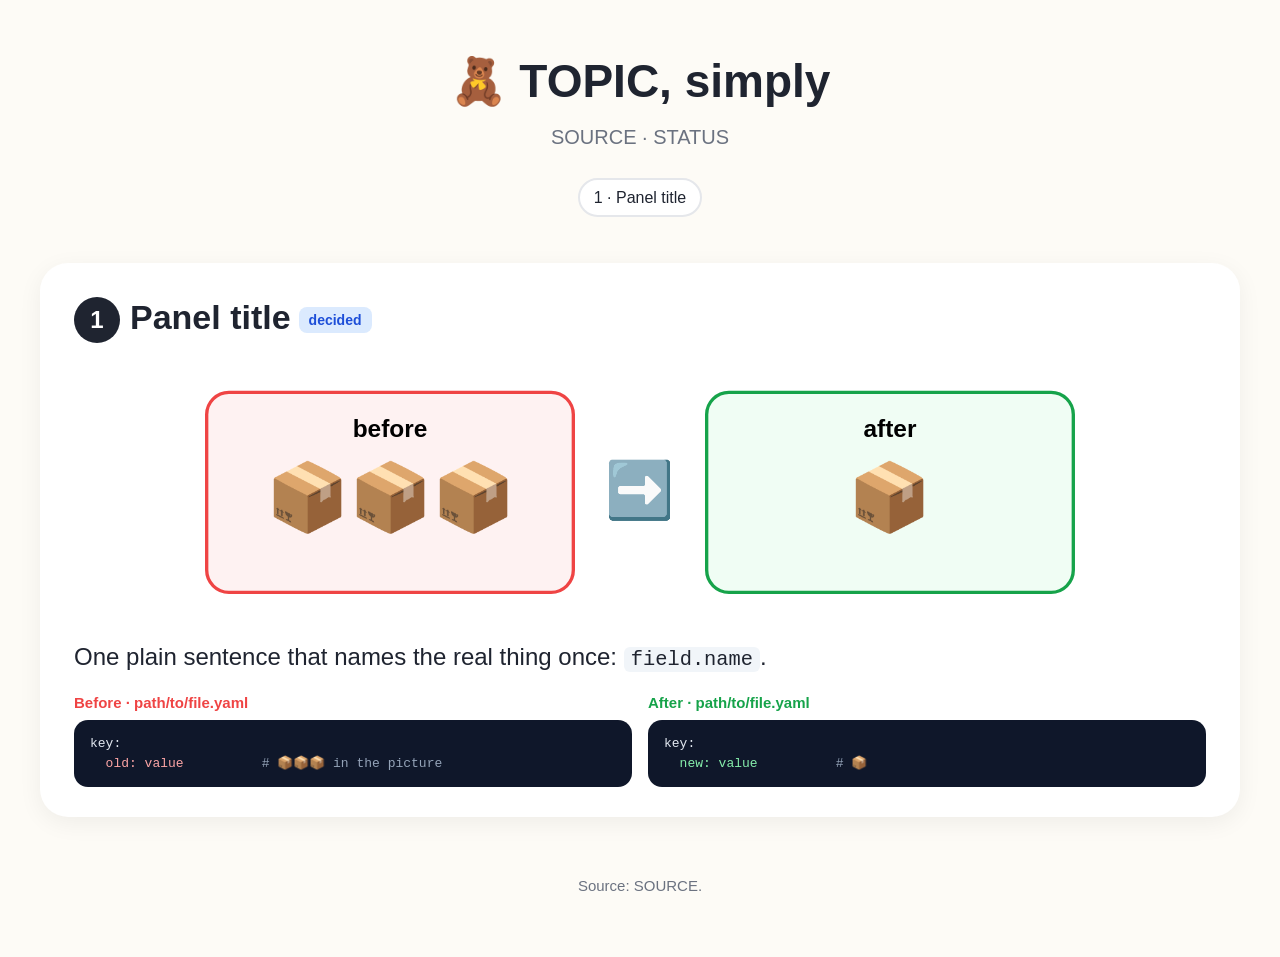
==== skills/eli5-concrete/references/template.html @ 2dd56a36 "feat(eli5-concrete): add eli5 variant that grounds each picture with real code and config deltas Sig" ====
<!doctype html>
<html lang="en">
<head>
<meta charset="utf-8">
<title>ELI5: TOPIC</title>
<style>
  :root {
    --bg: #fdfbf6; --ink: #1f2430; --soft: #6b7280; --card: #ffffff;
    --a: #3b82f6; --b: #f59e0b; --c: #a855f7; --bad: #ef4444; --ok: #16a34a;
  }
  * { box-sizing: border-box; }
  body { margin: 0; background: var(--bg); color: var(--ink);
    font: 20px/1.45 -apple-system, BlinkMacSystemFont, "Segoe UI", sans-serif; }
  header { text-align: center; padding: 48px 20px 8px; }
  header h1 { font-size: 46px; margin: 0; }
  header p { color: var(--soft); margin: 8px 0 0; }
  nav { display: flex; flex-wrap: wrap; gap: 8px; justify-content: center; padding: 18px; }
  nav a { text-decoration: none; color: var(--ink); background: #fff; border: 2px solid #e5e7eb;
    border-radius: 999px; padding: 6px 14px; font-size: 16px; }
  nav a:hover { border-color: var(--a); }
  section { max-width: 1200px; margin: 28px auto; background: var(--card); border-radius: 28px;
    padding: 30px 34px; box-shadow: 0 6px 24px rgba(0,0,0,.06); }
  section h2 { font-size: 34px; margin: 0 0 4px; }
  section .num { display: inline-block; width: 46px; height: 46px; border-radius: 50%;
    background: var(--ink); color: #fff; text-align: center; line-height: 46px; font-size: 24px;
    margin-right: 10px; vertical-align: middle; }
  .say { font-size: 24px; margin: 14px 0 0; }
  .say b { color: var(--a); }
  svg { width: 100%; max-width: 1000px; height: auto; display: block; margin: 16px auto 0; }
  svg text { font-family: inherit; }
  .later { border: 4px dashed #cbd5e1; background: #f8fafc; }
  .tag { display: inline-block; font-size: 14px; font-weight: 700; padding: 3px 10px;
    border-radius: 8px; vertical-align: middle; margin-left: 8px; }
  .tag.done { background: #dbeafe; color: #1d4ed8; }
  .tag.prop { background: #e5e7eb; color: #374151; }
  .tag.open { background: #fef3c7; color: #92400e; }
  code { background: #f1f5f9; padding: 1px 7px; border-radius: 6px; font-size: .85em; }

  /* Concrete examples: two columns at full width, one when narrow. */
  .code { display: grid; grid-template-columns: repeat(auto-fit, minmax(480px, 1fr)); gap: 16px;
    margin-top: 18px; }
  .code figure { margin: 0; }
  .code figcaption { font-size: 15px; font-weight: 700; margin-bottom: 6px; color: var(--soft); }
  .code figcaption.before { color: var(--bad); }
  .code figcaption.after { color: var(--ok); }
  pre { margin: 0; background: #0f172a; color: #e2e8f0; border-radius: 14px; padding: 14px 16px;
    font: 13px/1.5 ui-monospace, SFMono-Regular, Menlo, monospace; overflow-x: auto; }
  pre .c { color: #94a3b8; }    /* comment: maps a line to the picture */
  pre .k { color: #7dd3fc; }    /* key worth noticing */
  pre .bad { color: #fca5a5; }  /* removed, or rejected */
  pre .good { color: #86efac; } /* added, or accepted */

  footer { text-align: center; color: var(--soft); font-size: 15px; padding: 30px 20px 60px; }
</style>
</head>
<body>

<header>
  <h1>🧸 TOPIC, simply</h1>
  <p>SOURCE · STATUS</p>
</header>

<nav>
  <a href="#p1">1 · Panel title</a>
</nav>

<!-- One panel: picture, one sentence, concrete example. Copy per idea. -->
<section id="p1">
  <h2><span class="num">1</span>Panel title<span class="tag done">decided</span></h2>
  <svg viewBox="0 0 900 240">
    <g text-anchor="middle">
      <rect x="60" y="30" width="330" height="180" rx="20" fill="#fef2f2" stroke="#ef4444" stroke-width="3"/>
      <text x="225" y="70" font-size="22" font-weight="700">before</text>
      <text x="225" y="145" font-size="60">📦📦📦</text>
      <text x="450" y="135" font-size="50">➡️</text>
      <rect x="510" y="30" width="330" height="180" rx="20" fill="#f0fdf4" stroke="#16a34a" stroke-width="3"/>
      <text x="675" y="70" font-size="22" font-weight="700">after</text>
      <text x="675" y="145" font-size="60">📦</text>
    </g>
  </svg>
  <p class="say">One plain sentence that names the real thing once: <code>field.name</code>.</p>
  <div class="code">
    <figure>
      <figcaption class="before">Before · path/to/file.yaml</figcaption>
<pre>key:
  <span class="bad">old: value</span>          <span class="c"># 📦📦📦 in the picture</span></pre>
    </figure>
    <figure>
      <figcaption class="after">After · path/to/file.yaml</figcaption>
<pre>key:
  <span class="good">new: value</span>          <span class="c"># 📦</span></pre>
    </figure>
  </div>
</section>

<footer>Source: SOURCE.</footer>
</body>
</html>
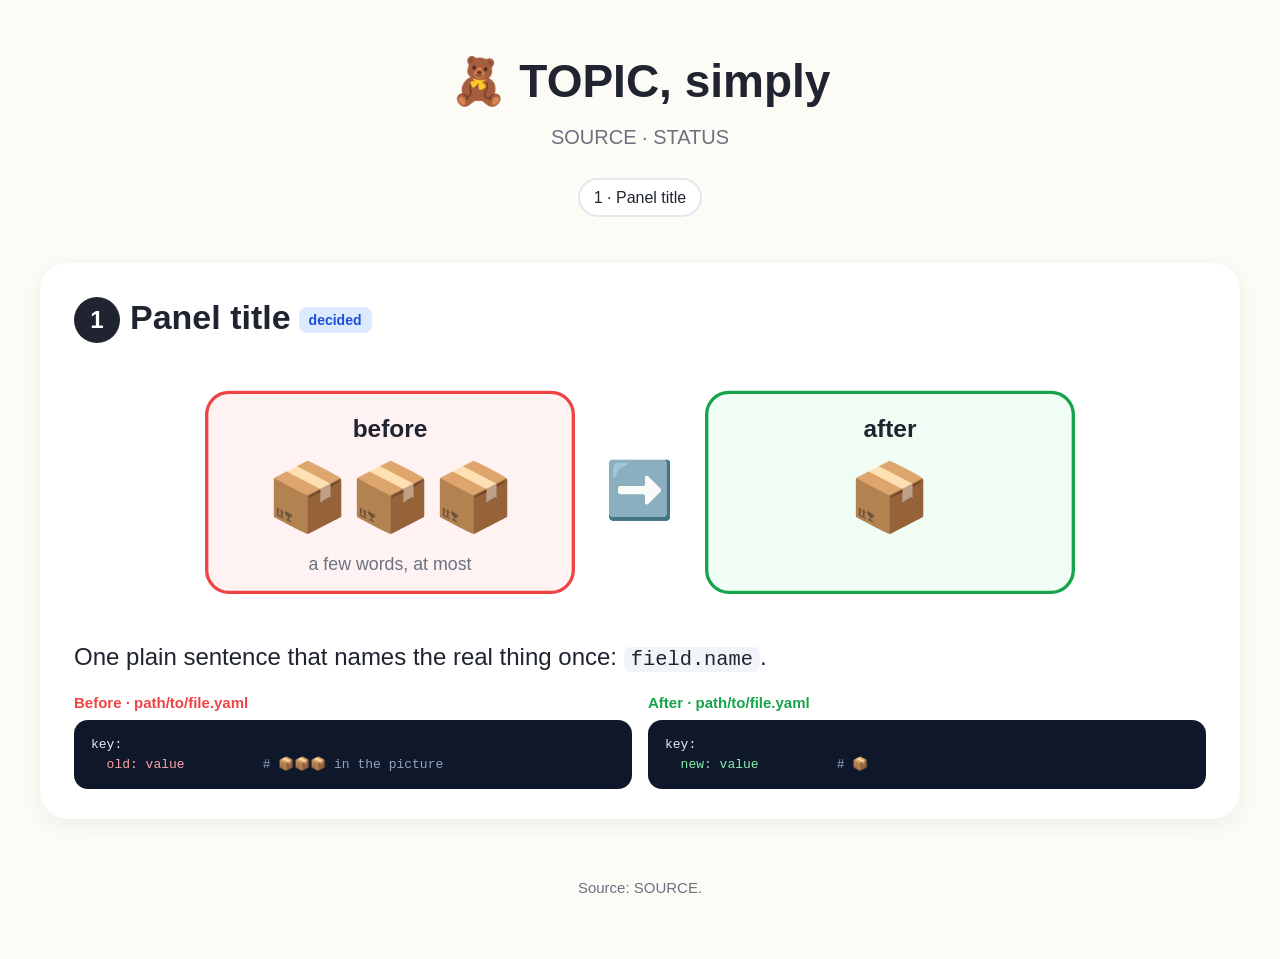
==== commit bdc959b9: "feat(eli5-concrete): follow the reader's light or dark theme Signed-off-by: Ben Sykes <241666103+bds" ====
--- a/skills/eli5-concrete/references/template.html
+++ b/skills/eli5-concrete/references/template.html
@@ -2,11 +2,40 @@
 <html lang="en">
 <head>
 <meta charset="utf-8">
+<meta name="color-scheme" content="light dark">
 <title>ELI5: TOPIC</title>
 <style>
+  /* Every colour is a variable, so the dark block below re-themes the whole page,
+     SVG included. Never put a hex value in an SVG fill or stroke attribute. */
   :root {
-    --bg: #fdfbf6; --ink: #1f2430; --soft: #6b7280; --card: #ffffff;
-    --a: #3b82f6; --b: #f59e0b; --c: #a855f7; --bad: #ef4444; --ok: #16a34a;
+    color-scheme: light dark;
+    --bg: #fdfbf6; --card: #ffffff; --ink: #1f2430; --soft: #6b7280; --line: #e5e7eb;
+    --shadow: rgba(0,0,0,.06); --inline-code: #f1f5f9; --later: #f8fafc; --later-line: #cbd5e1;
+    --code-bg: #0f172a; --code-ink: #e2e8f0; --code-line: transparent;
+    /* Accents: a stroke colour and a pale tint for the shape it outlines. */
+    --a: #3b82f6; --a-tint: #eff6ff;
+    --b: #f59e0b; --b-tint: #fffbeb;
+    --c: #a855f7; --c-tint: #faf5ff;
+    --bad: #ef4444; --bad-tint: #fef2f2;
+    --ok: #16a34a; --ok-tint: #f0fdf4;
+    --tag-done: #dbeafe; --tag-done-ink: #1d4ed8;
+    --tag-prop: #e5e7eb; --tag-prop-ink: #374151;
+    --tag-open: #fef3c7; --tag-open-ink: #92400e;
+  }
+  @media (prefers-color-scheme: dark) {
+    :root {
+      --bg: #0f1115; --card: #181b22; --ink: #e6e8ee; --soft: #9aa3b2; --line: #2a2f3a;
+      --shadow: rgba(0,0,0,.4); --inline-code: #252a34; --later: #14171d; --later-line: #3a4150;
+      --code-bg: #0b0e14; --code-ink: #e2e8f0; --code-line: #2a2f3a;
+      --a: #60a5fa; --a-tint: #172540;
+      --b: #fbbf24; --b-tint: #33280f;
+      --c: #c084fc; --c-tint: #2b1d3d;
+      --bad: #f87171; --bad-tint: #3a1d1f;
+      --ok: #4ade80; --ok-tint: #14301f;
+      --tag-done: #1e3a6b; --tag-done-ink: #bfdbfe;
+      --tag-prop: #2a2f3a; --tag-prop-ink: #d1d5db;
+      --tag-open: #4a3510; --tag-open-ink: #fde68a;
+    }
   }
   * { box-sizing: border-box; }
   body { margin: 0; background: var(--bg); color: var(--ink);
@@ -15,26 +44,40 @@
   header h1 { font-size: 46px; margin: 0; }
   header p { color: var(--soft); margin: 8px 0 0; }
   nav { display: flex; flex-wrap: wrap; gap: 8px; justify-content: center; padding: 18px; }
-  nav a { text-decoration: none; color: var(--ink); background: #fff; border: 2px solid #e5e7eb;
+  nav a { text-decoration: none; color: var(--ink); background: var(--card); border: 2px solid var(--line);
     border-radius: 999px; padding: 6px 14px; font-size: 16px; }
   nav a:hover { border-color: var(--a); }
   section { max-width: 1200px; margin: 28px auto; background: var(--card); border-radius: 28px;
-    padding: 30px 34px; box-shadow: 0 6px 24px rgba(0,0,0,.06); }
+    padding: 30px 34px; box-shadow: 0 6px 24px var(--shadow); }
   section h2 { font-size: 34px; margin: 0 0 4px; }
   section .num { display: inline-block; width: 46px; height: 46px; border-radius: 50%;
-    background: var(--ink); color: #fff; text-align: center; line-height: 46px; font-size: 24px;
+    background: var(--ink); color: var(--card); text-align: center; line-height: 46px; font-size: 24px;
     margin-right: 10px; vertical-align: middle; }
   .say { font-size: 24px; margin: 14px 0 0; }
   .say b { color: var(--a); }
-  svg { width: 100%; max-width: 1000px; height: auto; display: block; margin: 16px auto 0; }
-  svg text { font-family: inherit; }
-  .later { border: 4px dashed #cbd5e1; background: #f8fafc; }
+  .later { border: 4px dashed var(--later-line); background: var(--later); }
   .tag { display: inline-block; font-size: 14px; font-weight: 700; padding: 3px 10px;
     border-radius: 8px; vertical-align: middle; margin-left: 8px; }
-  .tag.done { background: #dbeafe; color: #1d4ed8; }
-  .tag.prop { background: #e5e7eb; color: #374151; }
-  .tag.open { background: #fef3c7; color: #92400e; }
-  code { background: #f1f5f9; padding: 1px 7px; border-radius: 6px; font-size: .85em; }
+  .tag.done { background: var(--tag-done); color: var(--tag-done-ink); }
+  .tag.prop { background: var(--tag-prop); color: var(--tag-prop-ink); }
+  .tag.open { background: var(--tag-open); color: var(--tag-open-ink); }
+  code { background: var(--inline-code); padding: 1px 7px; border-radius: 6px; font-size: .85em; }
+
+  /* Pictures. Shapes take a class (box + accent); text inherits --ink unless classed. */
+  svg { width: 100%; max-width: 1000px; height: auto; display: block; margin: 16px auto 0; }
+  svg text { font-family: inherit; fill: var(--ink); }
+  svg .t-soft { fill: var(--soft); }
+  svg .t-a { fill: var(--a); } svg .t-c { fill: var(--c); }
+  svg .t-bad { fill: var(--bad); } svg .t-ok { fill: var(--ok); }
+  svg .t-on-solid { fill: var(--card); }
+  svg .box { stroke-width: 3; fill: var(--card); stroke: var(--ink); }
+  svg .box.a { fill: var(--a-tint); stroke: var(--a); }
+  svg .box.b { fill: var(--b-tint); stroke: var(--b); }
+  svg .box.c { fill: var(--c-tint); stroke: var(--c); }
+  svg .box.bad { fill: var(--bad-tint); stroke: var(--bad); }
+  svg .box.ok { fill: var(--ok-tint); stroke: var(--ok); }
+  svg .box.card-a { fill: var(--card); stroke: var(--a); }
+  svg .solid.a { fill: var(--a); } svg .solid.bad { fill: var(--bad); }
 
   /* Concrete examples: two columns at full width, one when narrow. */
   .code { display: grid; grid-template-columns: repeat(auto-fit, minmax(480px, 1fr)); gap: 16px;
@@ -43,7 +86,8 @@
   .code figcaption { font-size: 15px; font-weight: 700; margin-bottom: 6px; color: var(--soft); }
   .code figcaption.before { color: var(--bad); }
   .code figcaption.after { color: var(--ok); }
-  pre { margin: 0; background: #0f172a; color: #e2e8f0; border-radius: 14px; padding: 14px 16px;
+  pre { margin: 0; background: var(--code-bg); color: var(--code-ink); border: 1px solid var(--code-line);
+    border-radius: 14px; padding: 14px 16px;
     font: 13px/1.5 ui-monospace, SFMono-Regular, Menlo, monospace; overflow-x: auto; }
   pre .c { color: #94a3b8; }    /* comment: maps a line to the picture */
   pre .k { color: #7dd3fc; }    /* key worth noticing */
@@ -69,11 +113,12 @@
   <h2><span class="num">1</span>Panel title<span class="tag done">decided</span></h2>
   <svg viewBox="0 0 900 240">
     <g text-anchor="middle">
-      <rect x="60" y="30" width="330" height="180" rx="20" fill="#fef2f2" stroke="#ef4444" stroke-width="3"/>
+      <rect class="box bad" x="60" y="30" width="330" height="180" rx="20"/>
       <text x="225" y="70" font-size="22" font-weight="700">before</text>
       <text x="225" y="145" font-size="60">📦📦📦</text>
+      <text x="225" y="190" font-size="16" class="t-soft">a few words, at most</text>
       <text x="450" y="135" font-size="50">➡️</text>
-      <rect x="510" y="30" width="330" height="180" rx="20" fill="#f0fdf4" stroke="#16a34a" stroke-width="3"/>
+      <rect class="box ok" x="510" y="30" width="330" height="180" rx="20"/>
       <text x="675" y="70" font-size="22" font-weight="700">after</text>
       <text x="675" y="145" font-size="60">📦</text>
     </g>
